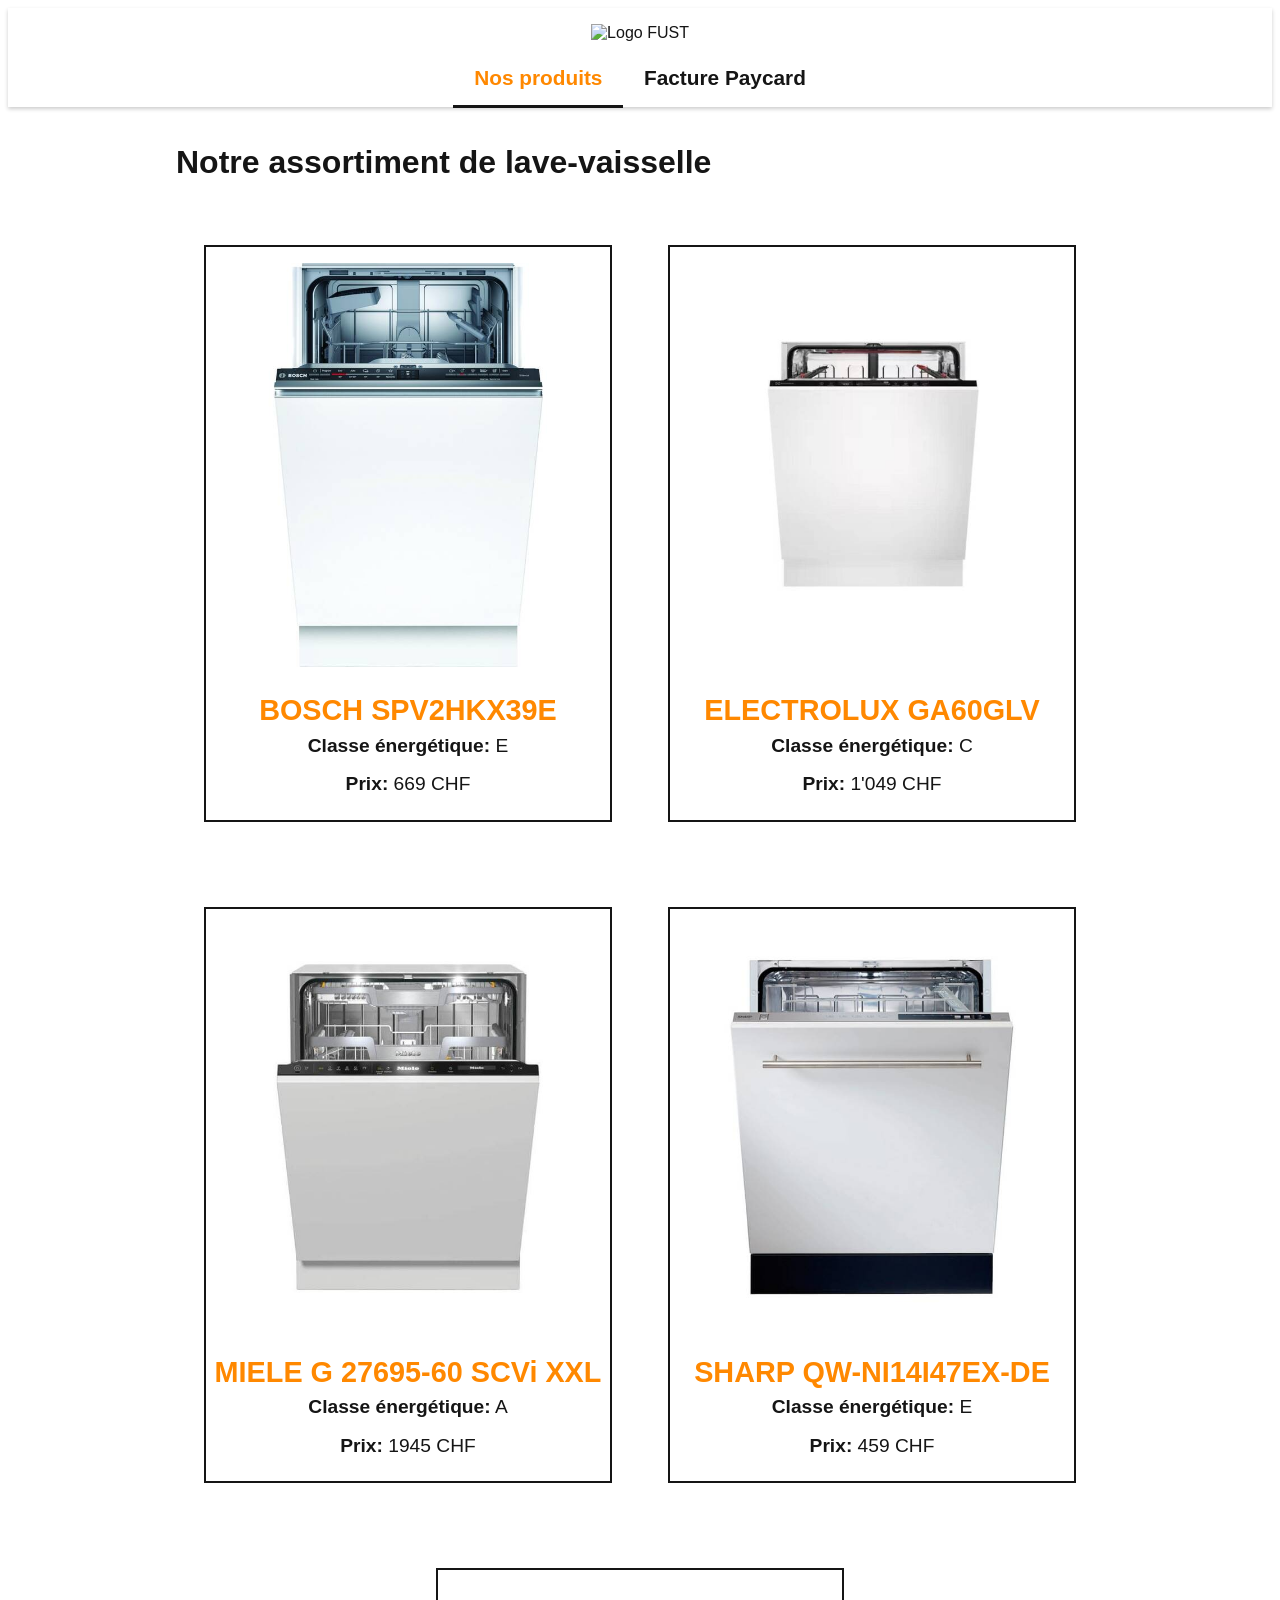
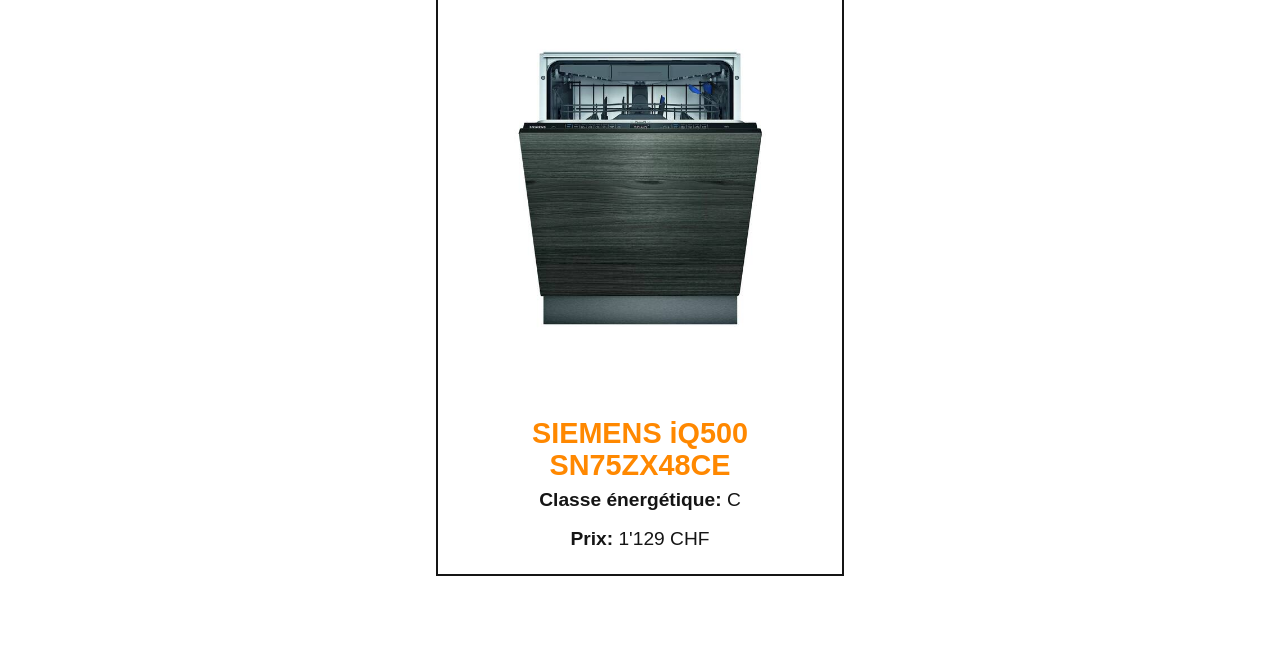
==== index.html @ a932f739 "finition de ma page" ====
<!DOCTYPE html>
<html lang="fr"> <!-- Ne pas oublier de préciser la langue -->
<head>
    <!-- Encodage des caractères de la page -->
    <meta charset="UTF-8">
    <!-- viewport - Ajuste la taille de la page aux différents appareils : pc, mobiles, tablettes -->
    <meta name="viewport" content="width=device-width, initial-scale=1.0">
    <!-- Titre de la page. Visible dans l'onglet du navigateur -->
    <title>lave-vaisselle - Fust.ch</title>
    <!-- Auteur -->
    <meta name="author" content="Vanellope Von Schweetz">
    <!-- Styles -->
    <!-- Reset CSS redéfinit le style de toutes les balises  HTML -->
    <link rel="stylesheet" href="css/normalize.css">
    <!-- Feuille de style principale du site -->
    <link rel="stylesheet" href="css/main.css">
    <!-- Icône de base du site : FAVICON -->
    <link rel="icon" type="image/x-icon" href="favicon.ico" sizes="16x16">
</head>
<body>
<header>
    <img src="img/logo-fust.png"
         alt="Logo FUST"
    >
    <nav>
        <ul>
            <li><a class="actif" href="index.html">Nos produits</a></li>
            <li><a href="paycard.html">Facture Paycard</a></li>
        </ul>
    </nav>
</header>
<main>
    <h1>Notre assortiment de lave-vaisselle</h1>
    <ul class="produits">
        <li>
            <figure>
                <figcaption>
                    <img src="img/bosh-spv2hkx39e.jpg" alt="BOSCH SPV2HKX39E">
                    <h2>BOSCH SPV2HKX39E</h2>
                    <div><strong>Classe énergétique:</strong> E</div>
                    <div><strong>Prix:</strong> 669 CHF</div>
                </figcaption>
            </figure>
        </li>
        <li>
            <figure>
                <figcaption>
                    <img src="img/electrolux-ga60glv.jpg" alt="ELECTROLUX GA60GLV">
                    <h2>ELECTROLUX GA60GLV</h2>
                    <div><strong>Classe énergétique:</strong> C</div>
                    <div><strong>Prix:</strong> 1'049 CHF</div>
                </figcaption>
            </figure>
        </li>
        <li>
            <figure>
                <figcaption>
                    <img src="img/miele-g-27695-60.jpg" alt="MIELE G 27695">
                    <h2>MIELE G 27695-60 SCVi XXL</h2>
                    <div><strong>Classe énergétique:</strong> A</div>
                    <div><strong>Prix:</strong> 1945 CHF</div>
                </figcaption>
            </figure>
        </li>
        <li>
            <figure>
                <figcaption>
                    <img src="img/sharp-qw-ni14.jpg" alt="la vaisselle Sharp">
                    <h2>SHARP QW-NI14I47EX-DE</h2>
                    <div><strong>Classe énergétique:</strong> E</div>
                    <div><strong>Prix:</strong> 459 CHF</div>
                </figcaption>
            </figure>
        </li>
        <li>
            <figure>
                <figcaption>
                    <img src="img/siemens-iq500.jpg" alt="siemens IQ500">
                    <h2>SIEMENS iQ500 SN75ZX48CE</h2>
                    <div><strong>Classe énergétique:</strong> C</div>
                    <div><strong>Prix:</strong> 1'129 CHF</div>
                </figcaption>
            </figure>
        </li>
    </ul>
</main>
</body>
</html>
---- css/main.css ----
@import "normalize.css";

/********** STYLE GENERAL *********/
* {
    box-sizing: border-box;
}

html,
body {
    font-family: "Segoe UI", Arial, sans-serif;
    font-weight: 400;
    font-size: 1em;
    background: #fff;
    color: #151515
}

h1, h2, h3, h4, h5, h6 {
    font-weight: 800;
}

p {
    font-size: 1.3rem;
    line-height: 1.5;
    max-width: 800px;
}

img {
    max-width: 100%;
    height: auto;
}

a {
    text-decoration: none;
    color: #ff8800;
}

/********** STYLE HEADER *********/
header {
    padding: 1rem;
    text-align: center;
    box-shadow: 0 2px 4px 0 rgba(0,0,0,.2);
}
header img {
    max-height: 80px;
}

/********** STYLE NAVIGATION *********/

header nav ul {
    padding: 0;
    margin: 1.5rem 0 1px;
    list-style-type: none;
    display: flex;
    justify-content: center;
}

header nav a {
    font-weight: bold;
    font-size: 1.3rem;
    padding: .75em 1em;
    color: #151515;
}

header nav a.actif {
    color: #ff8800;
    border-bottom: 3px solid #151515;
}

header nav a:hover {
    border-bottom: 3px solid #151515;
    color: #666;
    background-color: #eeeeee;
}

/********** STYLE CONTENU PRINCIPAL *********/
main {
    padding: 1rem;
    max-width: 960px;
    margin: 0 auto;
}

/********** Footer *********/

footer {
    background-color: #151515;
    color: #ffffff;
    text-transform: uppercase;
    text-align: center;
    margin-top: 2rem;
    padding: 20px 40px;
}

/********** PAGE NOS PRODUITS *********/
.produits {
    list-style-type: none;
    padding: 0;
    display: flex;
    justify-content: center;
    flex-wrap: wrap;
    align-items: stretch;
    align-content: stretch;
}

.produits li {
    padding: 2% 1rem;
    transition: all 0.2s ease-in-out;
    flex-basis: 50%;
}

.produits li:hover {
    transform: scale(1.03);
}

.produits figure {
    text-align: center;
    margin: 0;
    padding: 1.5rem .75rem;
}

.produits figcaption {
    font-size: 1.2rem;
    border: #151515 2px solid;
    padding: 1rem 0;
    line-height: 2;
}

.produits figcaption h2 {
    text-align: center;
    color: #ff8800;
    margin: .5em 0 0;
    line-height: 1.1;
}
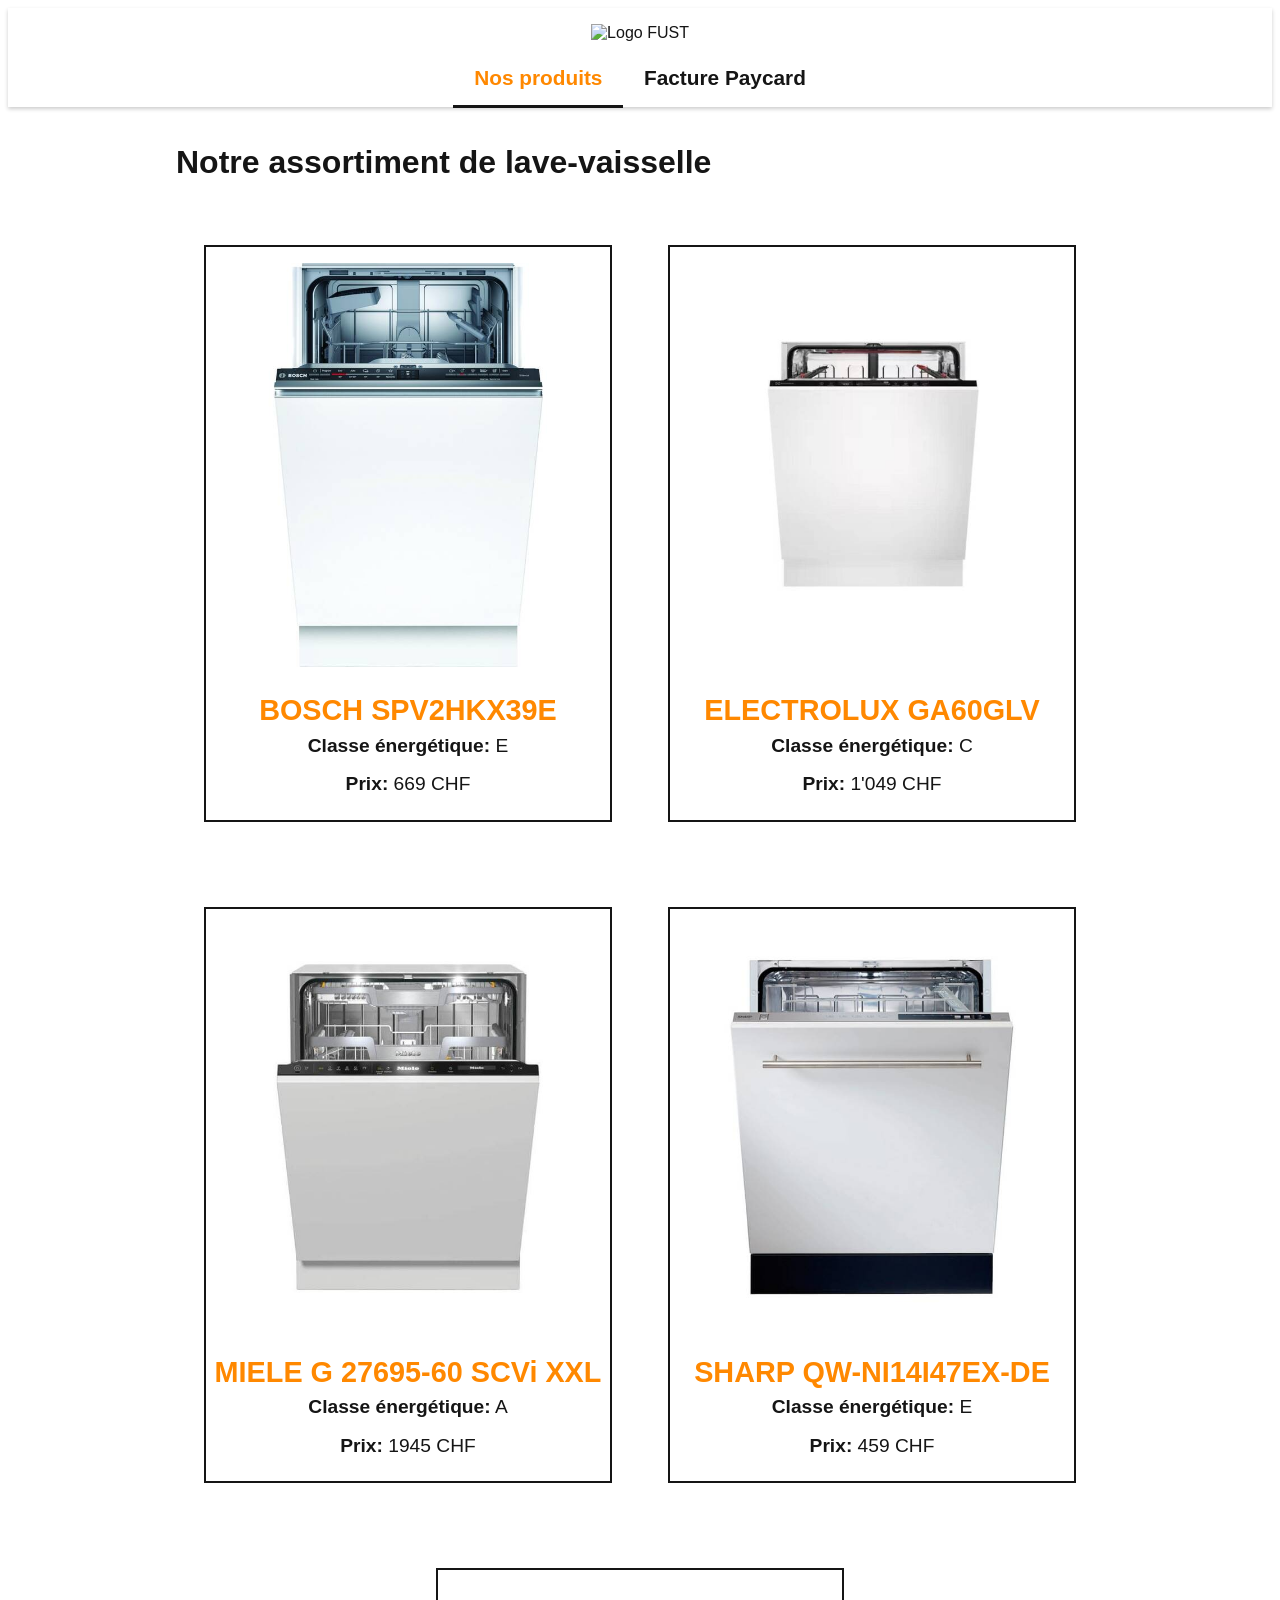
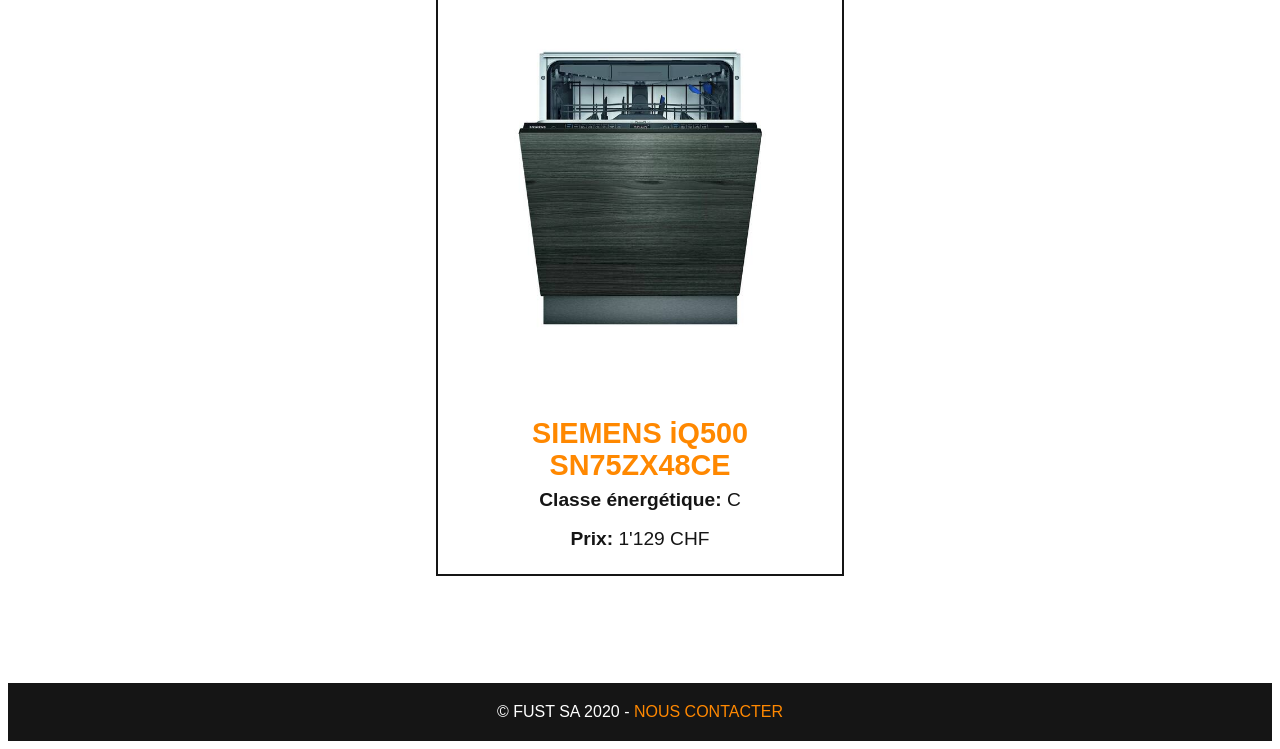
==== commit b469c4c5: "finition de ma page" ====
--- a/index.html
+++ b/index.html
@@ -10,7 +10,7 @@
     <!-- Auteur -->
     <meta name="author" content="Vanellope Von Schweetz">
     <!-- Styles -->
-    <!-- Reset CSS redéfinit le style de toutes les balises  HTML -->
+    <!-- Reset CSS redéfinit le style de toutes les balises HTML -->
     <link rel="stylesheet" href="css/normalize.css">
     <!-- Feuille de style principale du site -->
     <link rel="stylesheet" href="css/main.css">
@@ -84,5 +84,8 @@
         </li>
     </ul>
 </main>
+<footer>
+    <div>© Fust SA 2020 - <a href="mailto:contact@fust.ch">Nous contacter</a></div>
+</footer>
 </body>
 </html>
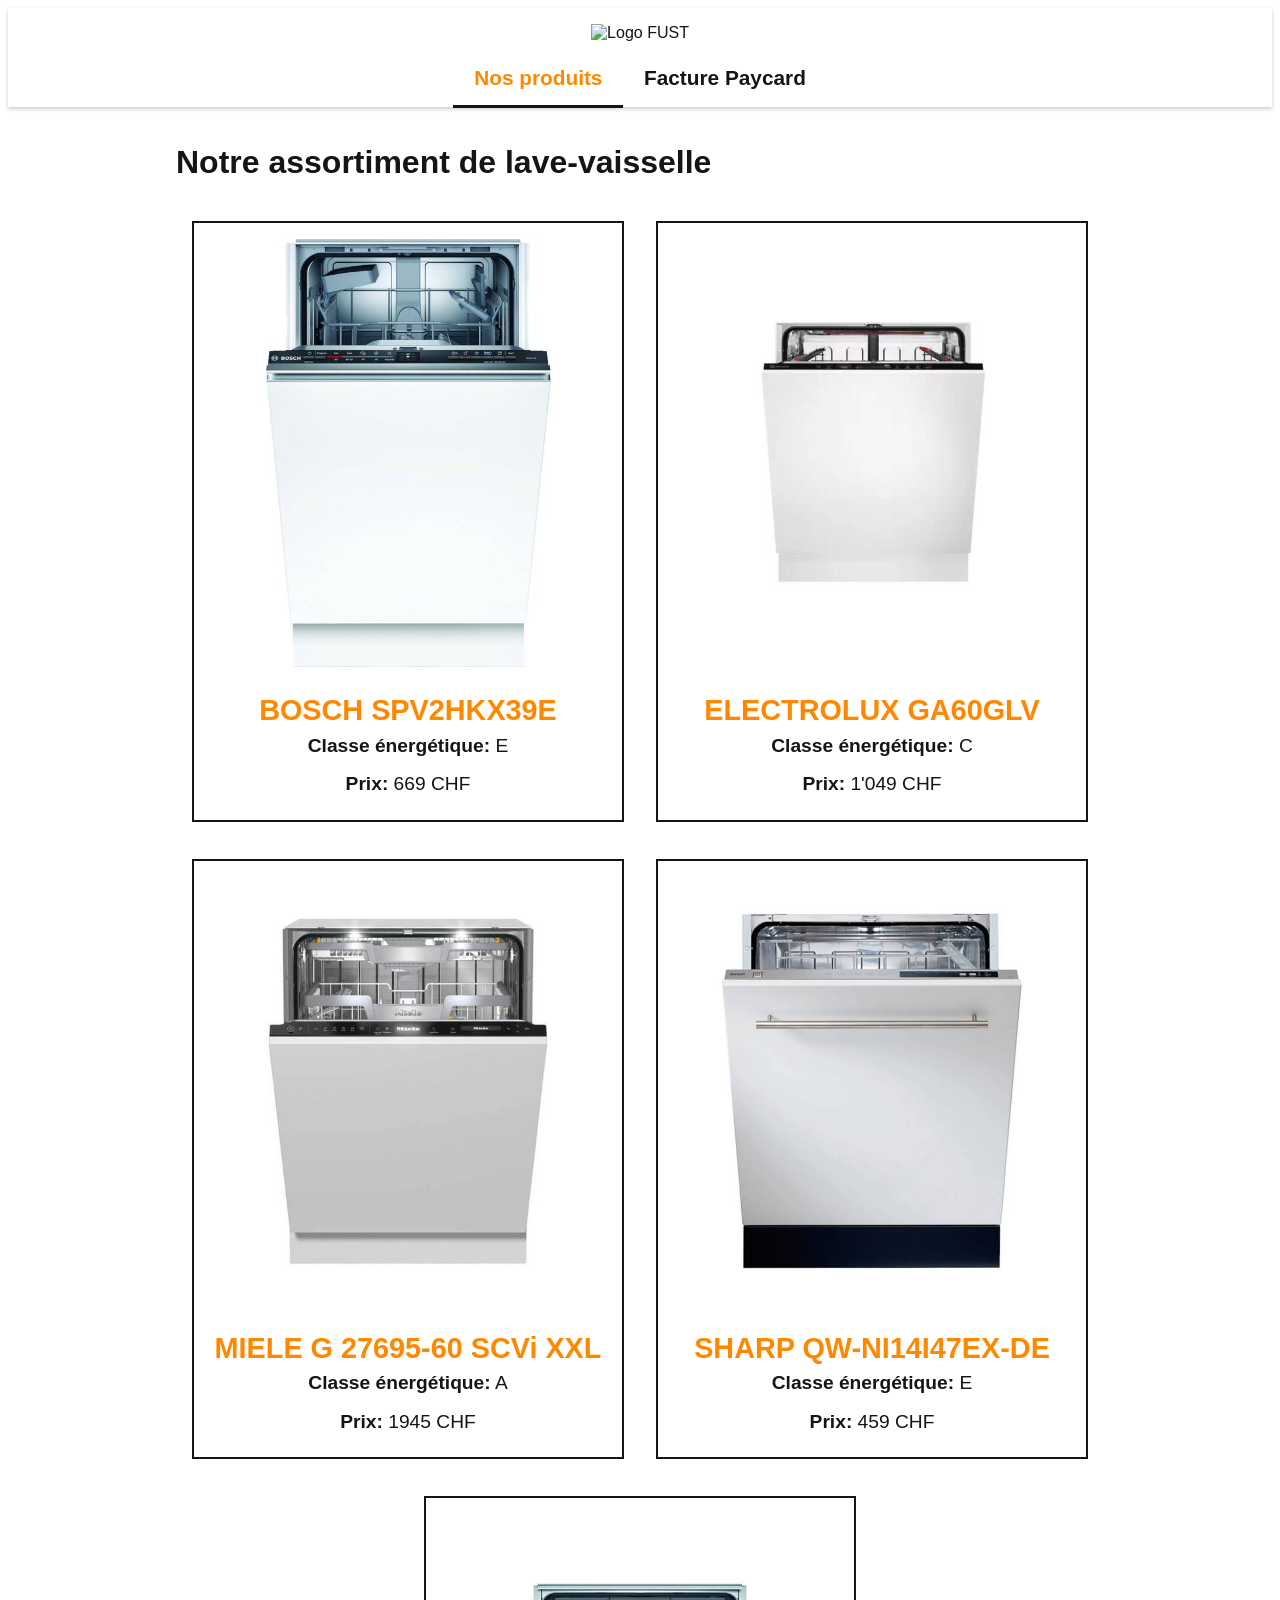
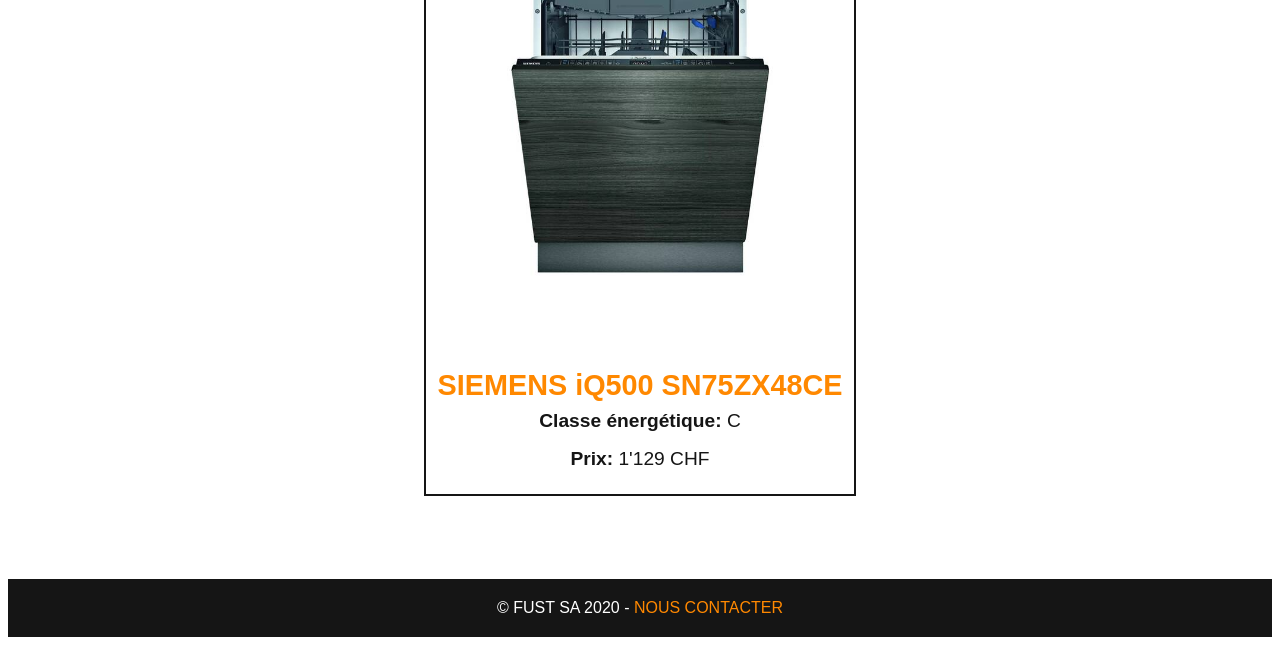
==== commit 6288a3be: "image dans la figure" ====
--- a/index.html
+++ b/index.html
@@ -21,6 +21,7 @@
 <header>
     <img src="img/logo-fust.png"
          alt="Logo FUST"
+         class="logo"
     >
     <nav>
         <ul>
@@ -34,8 +35,8 @@
     <ul class="produits">
         <li>
             <figure>
+                <img src="img/bosh-spv2hkx39e.jpg" alt="BOSCH SPV2HKX39E">
                 <figcaption>
-                    <img src="img/bosh-spv2hkx39e.jpg" alt="BOSCH SPV2HKX39E">
                     <h2>BOSCH SPV2HKX39E</h2>
                     <div><strong>Classe énergétique:</strong> E</div>
                     <div><strong>Prix:</strong> 669 CHF</div>
@@ -44,8 +45,8 @@
         </li>
         <li>
             <figure>
+                <img src="img/electrolux-ga60glv.jpg" alt="ELECTROLUX GA60GLV">
                 <figcaption>
-                    <img src="img/electrolux-ga60glv.jpg" alt="ELECTROLUX GA60GLV">
                     <h2>ELECTROLUX GA60GLV</h2>
                     <div><strong>Classe énergétique:</strong> C</div>
                     <div><strong>Prix:</strong> 1'049 CHF</div>
@@ -54,8 +55,8 @@
         </li>
         <li>
             <figure>
+                <img src="img/miele-g-27695-60.jpg" alt="MIELE G 27695">
                 <figcaption>
-                    <img src="img/miele-g-27695-60.jpg" alt="MIELE G 27695">
                     <h2>MIELE G 27695-60 SCVi XXL</h2>
                     <div><strong>Classe énergétique:</strong> A</div>
                     <div><strong>Prix:</strong> 1945 CHF</div>
@@ -64,8 +65,8 @@
         </li>
         <li>
             <figure>
+                <img src="img/sharp-qw-ni14.jpg" alt="la vaisselle Sharp">
                 <figcaption>
-                    <img src="img/sharp-qw-ni14.jpg" alt="la vaisselle Sharp">
                     <h2>SHARP QW-NI14I47EX-DE</h2>
                     <div><strong>Classe énergétique:</strong> E</div>
                     <div><strong>Prix:</strong> 459 CHF</div>
@@ -74,8 +75,8 @@
         </li>
         <li>
             <figure>
+                <img src="img/siemens-iq500.jpg" alt="siemens IQ500">
                 <figcaption>
-                    <img src="img/siemens-iq500.jpg" alt="siemens IQ500">
                     <h2>SIEMENS iQ500 SN75ZX48CE</h2>
                     <div><strong>Classe énergétique:</strong> C</div>
                     <div><strong>Prix:</strong> 1'129 CHF</div>
@@ -85,7 +86,7 @@
     </ul>
 </main>
 <footer>
-    <div>© Fust SA 2020 - <a href="mailto:contact@fust.ch">Nous contacter</a></div>
+    <div>&#169; Fust SA 2020 - <a href="mailto:contact@fust.ch">Nous contacter</a></div>
 </footer>
 </body>
 </html>
--- a/css/main.css
+++ b/css/main.css
@@ -34,13 +34,18 @@
     color: #ff8800;
 }
 
+a:hover {
+    color: #666;
+}
+
 /********** STYLE HEADER *********/
 header {
     padding: 1rem;
     text-align: center;
     box-shadow: 0 2px 4px 0 rgba(0,0,0,.2);
 }
-header img {
+
+header .logo {
     max-height: 80px;
 }
 
@@ -68,7 +73,6 @@
 
 header nav a:hover {
     border-bottom: 3px solid #151515;
-    color: #666;
     background-color: #eeeeee;
 }
 
@@ -117,7 +121,7 @@
     padding: 1.5rem .75rem;
 }
 
-.produits figcaption {
+.produits figure {
     font-size: 1.2rem;
     border: #151515 2px solid;
     padding: 1rem 0;
